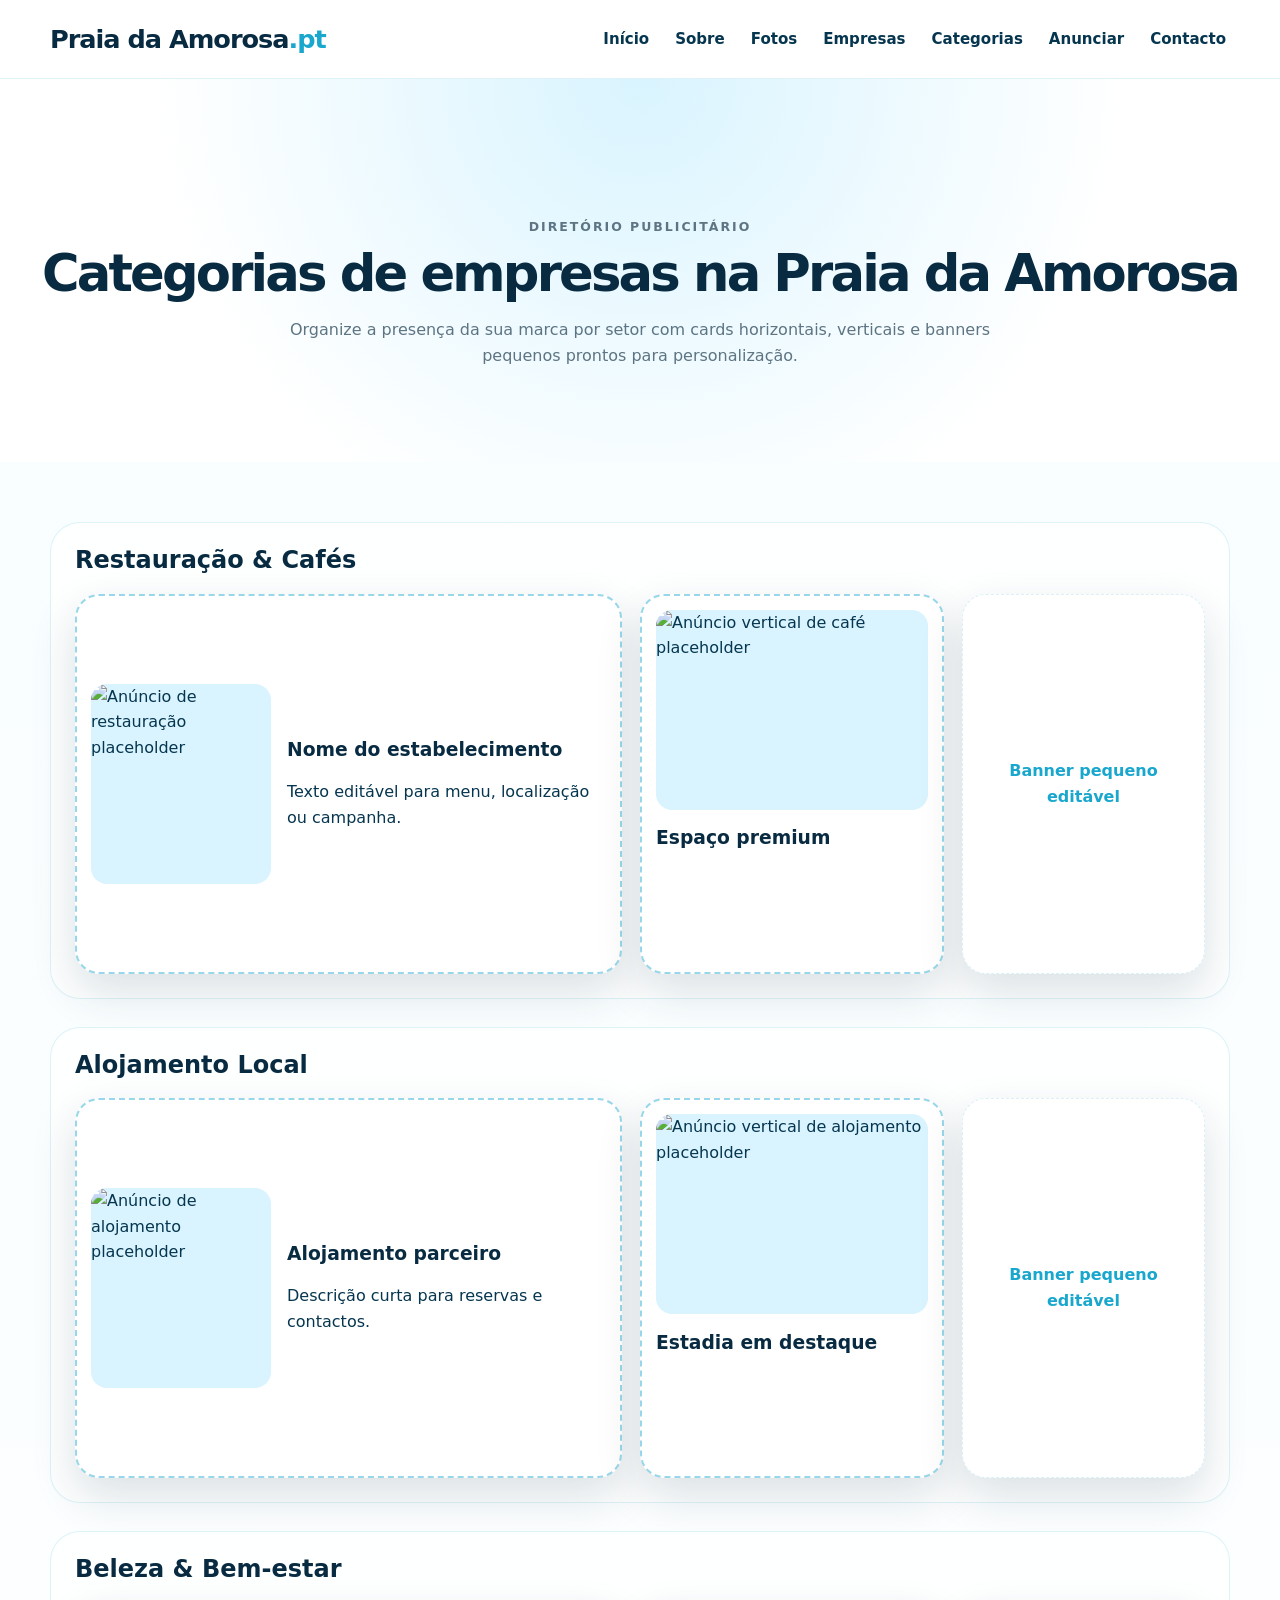
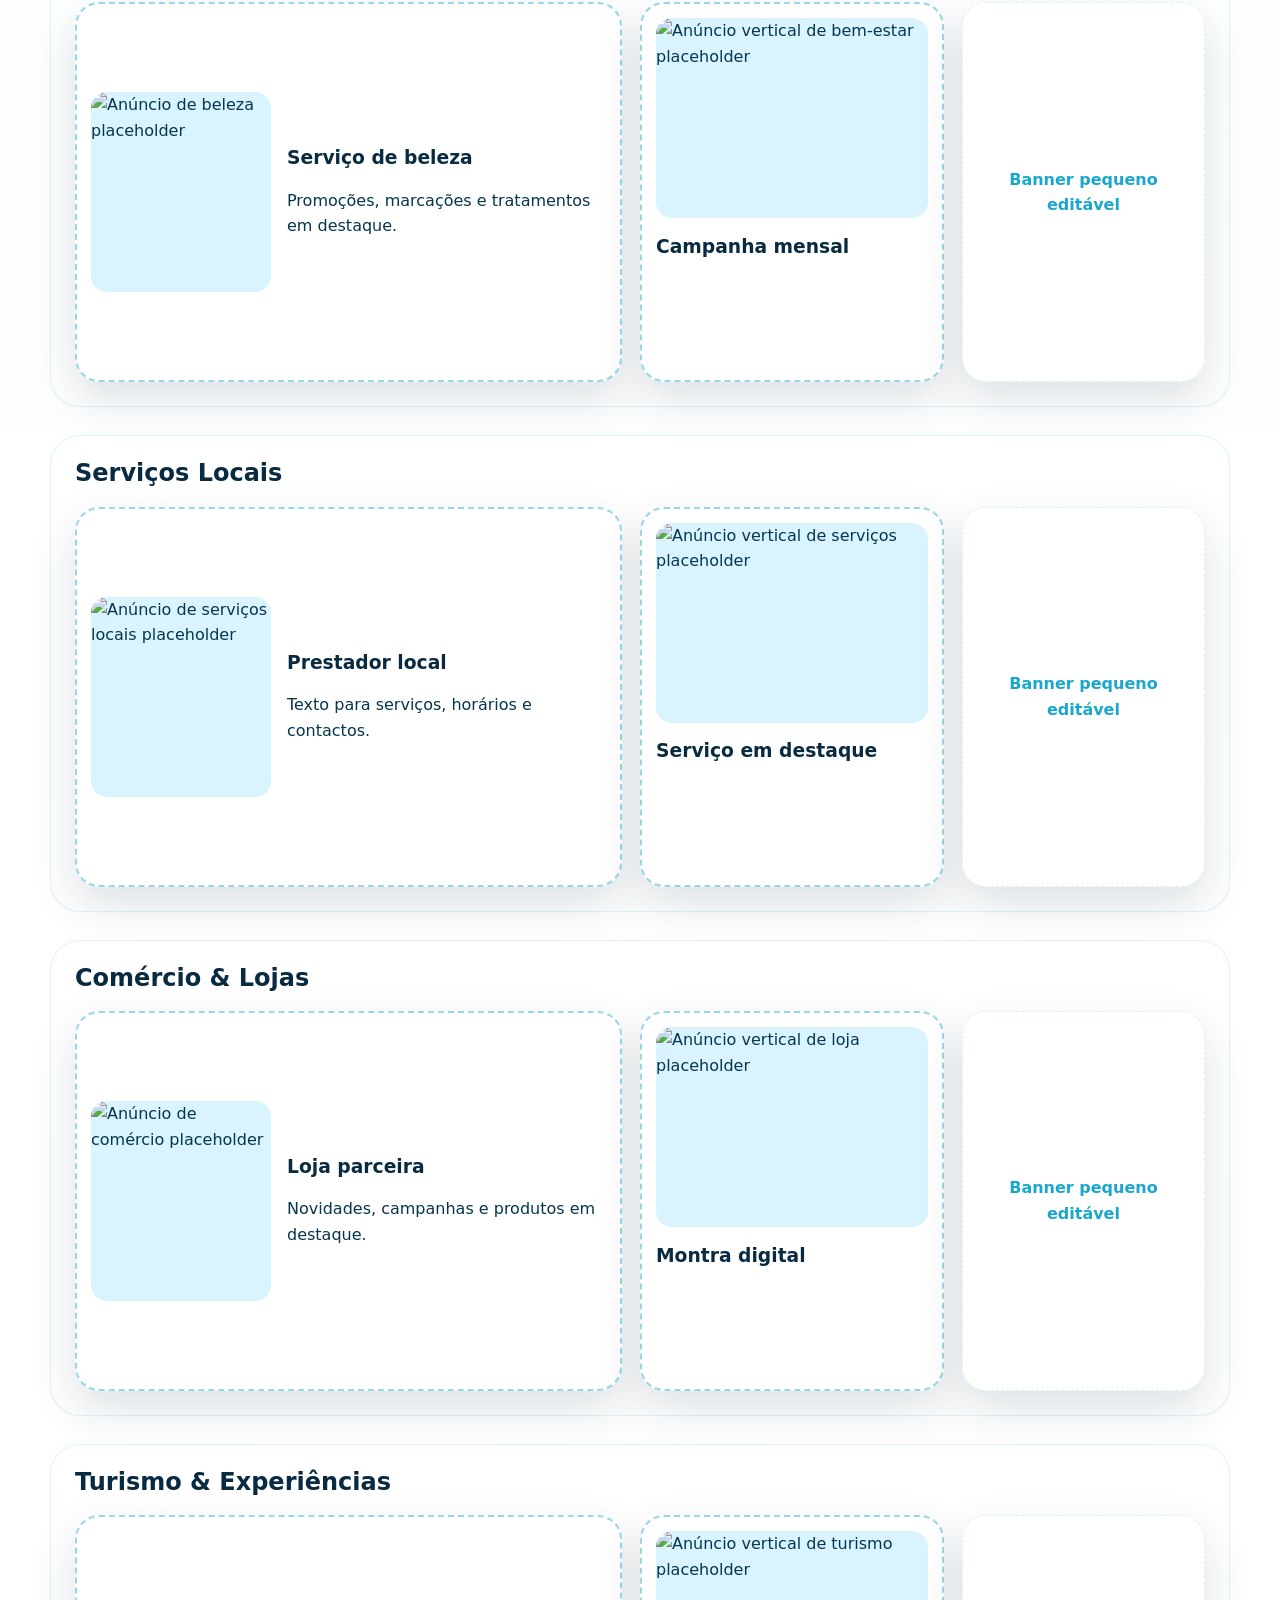
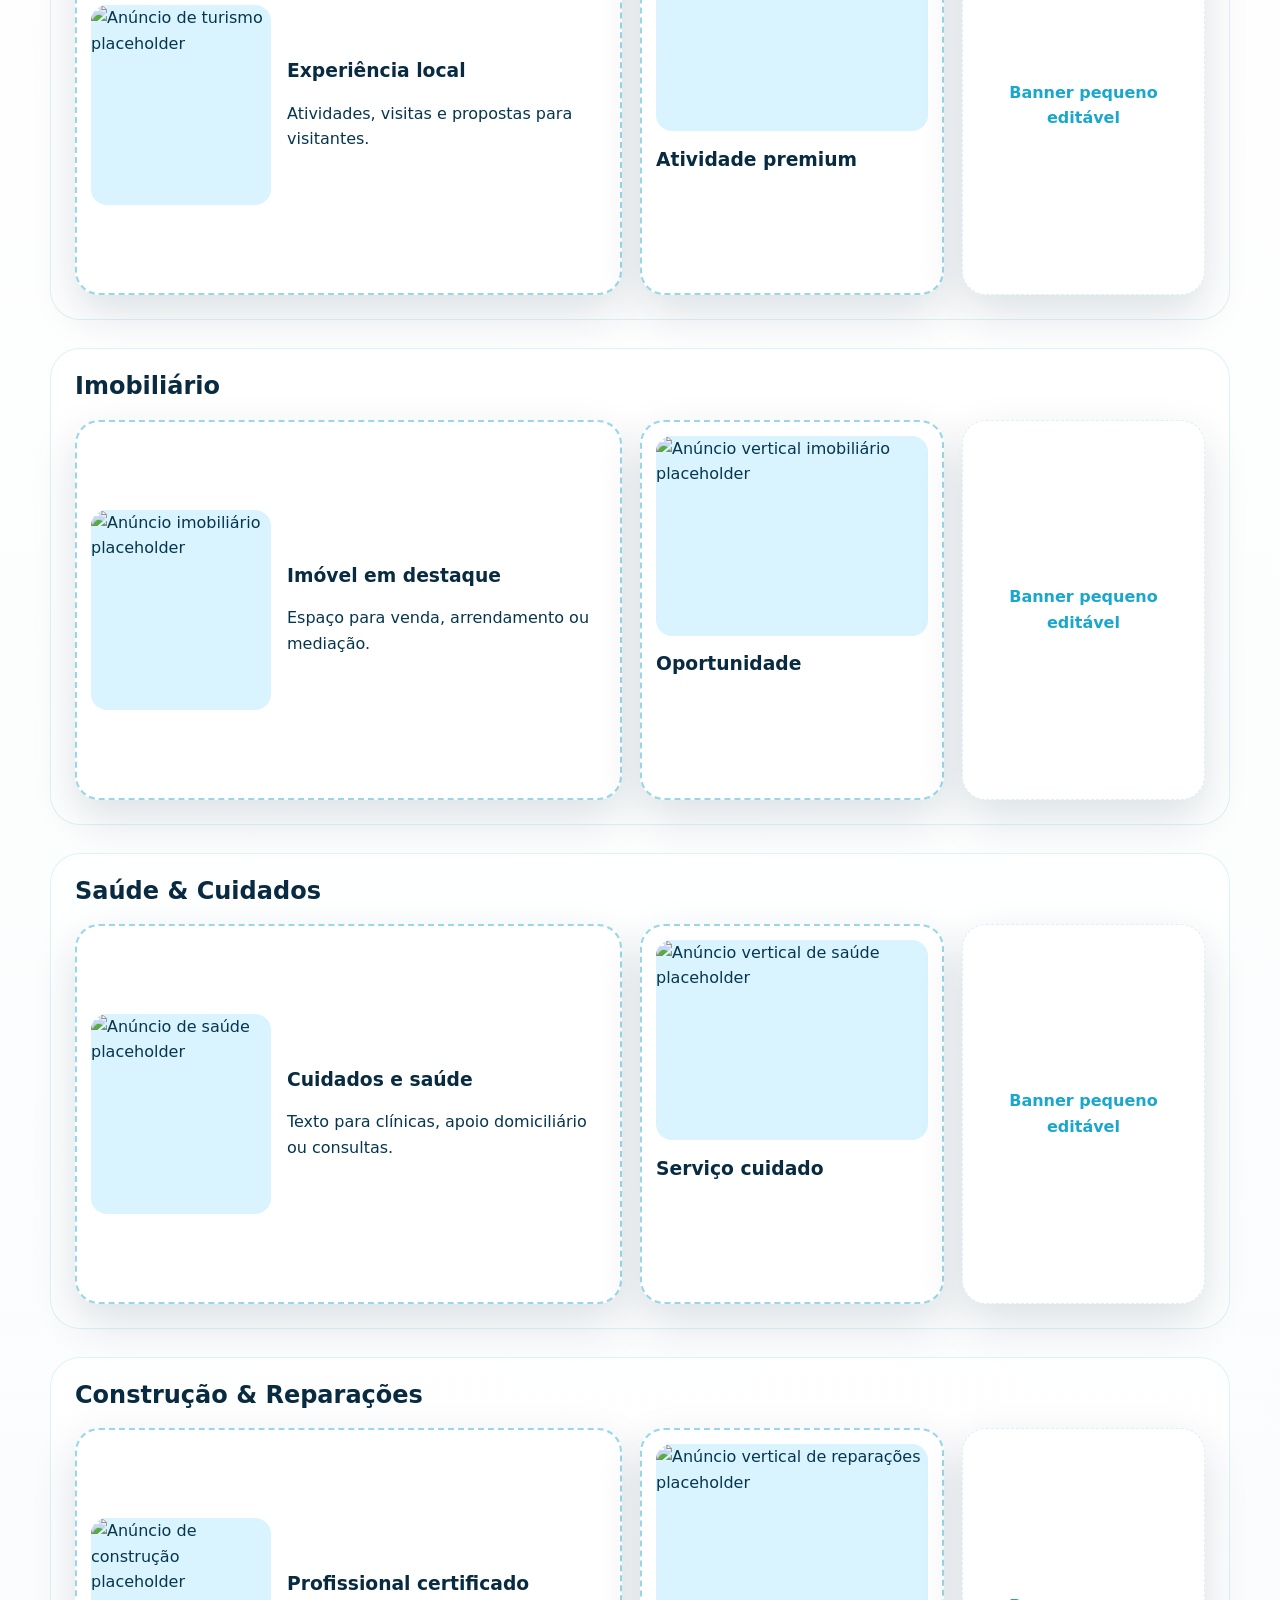
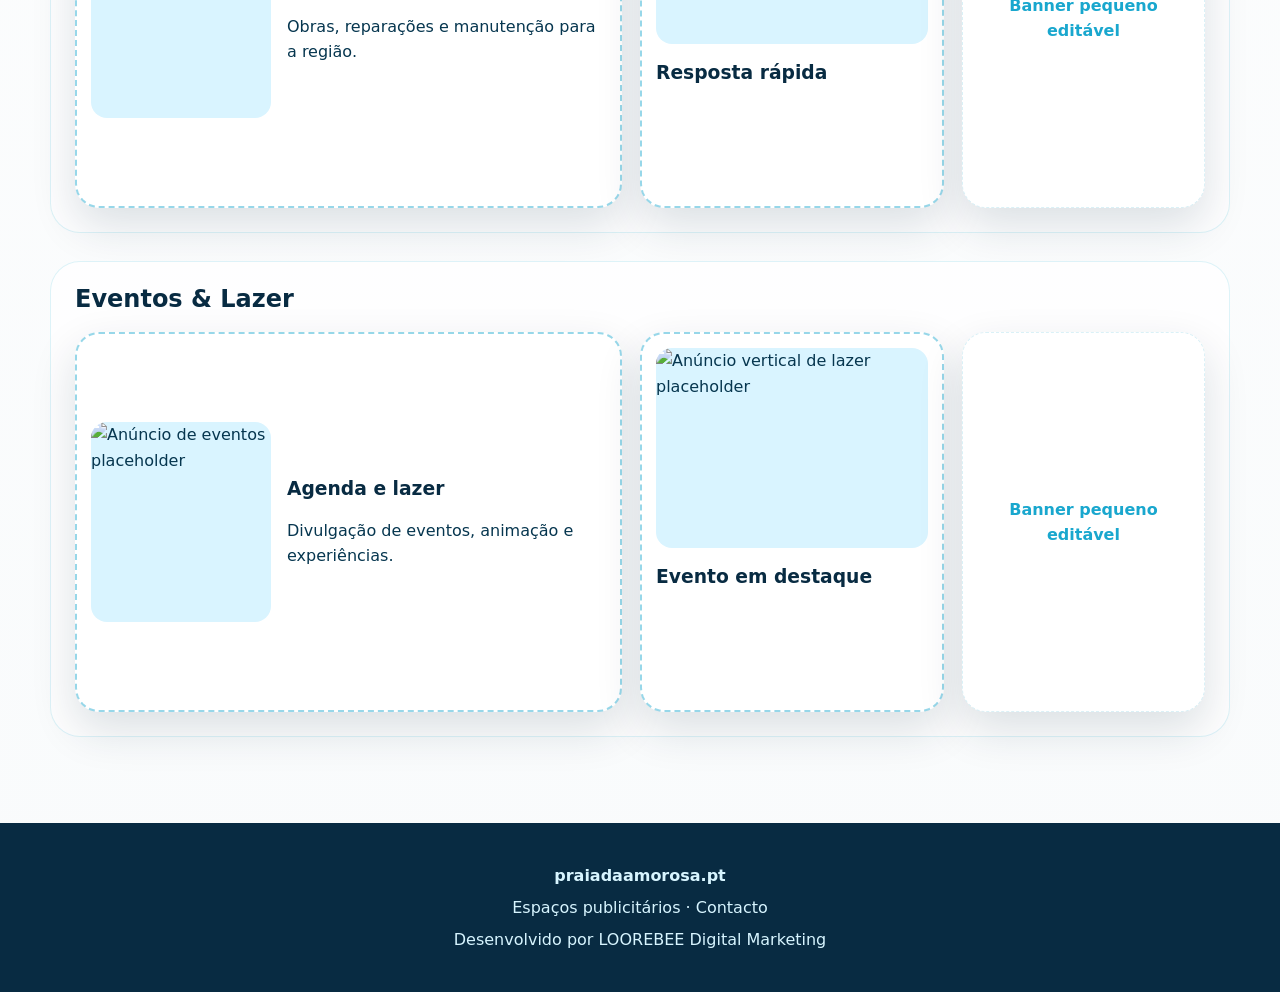
==== categorias.html @ a529d605 "Create Praia da Amorosa advertising portal" ====
<!DOCTYPE html>
<html lang="pt-PT">
<head>
  <meta charset="UTF-8">
  <meta name="viewport" content="width=device-width, initial-scale=1.0">
  <title>Categorias | Praia da Amorosa</title>
  <meta name="description" content="Categorias profissionais de empresas e anúncios locais na Praia da Amorosa: restauração, alojamento, serviços, turismo, imobiliário e mais.">
  <meta property="og:title" content="Categorias de Empresas | Praia da Amorosa">
  <meta property="og:description" content="Encontre espaços publicitários por categoria no portal local da Praia da Amorosa.">
  <meta property="og:type" content="website">
  <meta property="og:url" content="https://praiadaamorosa.pt/categorias.html">
  <meta property="og:image" content="https://praiadaamorosa.pt/assets/banner-2.jpg">
  <link rel="stylesheet" href="style.css">
</head>
<body>
  <header class="site-header">
    <nav class="navbar" aria-label="Navegação principal">
      <a class="logo" href="index.html">Praia da Amorosa</a>
      <button class="menu-toggle" type="button" aria-label="Abrir menu" aria-expanded="false"><span></span><span></span><span></span></button>
      <ul class="nav-menu">
        <li><a href="index.html#topo">Início</a></li>
        <li><a href="index.html#sobre">Sobre</a></li>
        <li><a href="index.html#fotos">Fotos</a></li>
        <li><a href="index.html#empresas">Empresas</a></li>
        <li><a href="categorias.html">Categorias</a></li>
        <li><a href="index.html#anunciar">Anunciar</a></li>
        <li><a href="index.html#contacto">Contacto</a></li>
      </ul>
    </nav>
  </header>

  <main>
    <section class="page-hero">
      <p class="eyebrow">Diretório publicitário</p>
      <h1>Categorias de empresas na Praia da Amorosa</h1>
      <p>Organize a presença da sua marca por setor com cards horizontais, verticais e banners pequenos prontos para personalização.</p>
    </section>

    <section class="section categories-wrapper" aria-label="Lista de categorias publicitárias">
      <div class="category-list">
        <article class="category-block"><h2>Restauração & Cafés</h2><div class="category-ads"><div class="category-ad ad-horizontal"><img src="assets/categoria-restauracao-1.jpg" alt="Anúncio de restauração placeholder"><div><h3>Nome do estabelecimento</h3><p>Texto editável para menu, localização ou campanha.</p></div></div><div class="category-ad ad-vertical"><img src="assets/categoria-restauracao-2.jpg" alt="Anúncio vertical de café placeholder"><h3>Espaço premium</h3></div><div class="category-ad small-banner">Banner pequeno editável</div></div></article>
        <article class="category-block"><h2>Alojamento Local</h2><div class="category-ads"><div class="category-ad ad-horizontal"><img src="assets/categoria-alojamento-1.jpg" alt="Anúncio de alojamento placeholder"><div><h3>Alojamento parceiro</h3><p>Descrição curta para reservas e contactos.</p></div></div><div class="category-ad ad-vertical"><img src="assets/categoria-alojamento-2.jpg" alt="Anúncio vertical de alojamento placeholder"><h3>Estadia em destaque</h3></div><div class="category-ad small-banner">Banner pequeno editável</div></div></article>
        <article class="category-block"><h2>Beleza & Bem-estar</h2><div class="category-ads"><div class="category-ad ad-horizontal"><img src="assets/categoria-beleza-1.jpg" alt="Anúncio de beleza placeholder"><div><h3>Serviço de beleza</h3><p>Promoções, marcações e tratamentos em destaque.</p></div></div><div class="category-ad ad-vertical"><img src="assets/categoria-beleza-2.jpg" alt="Anúncio vertical de bem-estar placeholder"><h3>Campanha mensal</h3></div><div class="category-ad small-banner">Banner pequeno editável</div></div></article>
        <article class="category-block"><h2>Serviços Locais</h2><div class="category-ads"><div class="category-ad ad-horizontal"><img src="assets/categoria-servicos-1.jpg" alt="Anúncio de serviços locais placeholder"><div><h3>Prestador local</h3><p>Texto para serviços, horários e contactos.</p></div></div><div class="category-ad ad-vertical"><img src="assets/categoria-servicos-2.jpg" alt="Anúncio vertical de serviços placeholder"><h3>Serviço em destaque</h3></div><div class="category-ad small-banner">Banner pequeno editável</div></div></article>
        <article class="category-block"><h2>Comércio & Lojas</h2><div class="category-ads"><div class="category-ad ad-horizontal"><img src="assets/categoria-comercio-1.jpg" alt="Anúncio de comércio placeholder"><div><h3>Loja parceira</h3><p>Novidades, campanhas e produtos em destaque.</p></div></div><div class="category-ad ad-vertical"><img src="assets/categoria-comercio-2.jpg" alt="Anúncio vertical de loja placeholder"><h3>Montra digital</h3></div><div class="category-ad small-banner">Banner pequeno editável</div></div></article>
        <article class="category-block"><h2>Turismo & Experiências</h2><div class="category-ads"><div class="category-ad ad-horizontal"><img src="assets/categoria-turismo-1.jpg" alt="Anúncio de turismo placeholder"><div><h3>Experiência local</h3><p>Atividades, visitas e propostas para visitantes.</p></div></div><div class="category-ad ad-vertical"><img src="assets/categoria-turismo-2.jpg" alt="Anúncio vertical de turismo placeholder"><h3>Atividade premium</h3></div><div class="category-ad small-banner">Banner pequeno editável</div></div></article>
        <article class="category-block"><h2>Imobiliário</h2><div class="category-ads"><div class="category-ad ad-horizontal"><img src="assets/categoria-imobiliario-1.jpg" alt="Anúncio imobiliário placeholder"><div><h3>Imóvel em destaque</h3><p>Espaço para venda, arrendamento ou mediação.</p></div></div><div class="category-ad ad-vertical"><img src="assets/categoria-imobiliario-2.jpg" alt="Anúncio vertical imobiliário placeholder"><h3>Oportunidade</h3></div><div class="category-ad small-banner">Banner pequeno editável</div></div></article>
        <article class="category-block"><h2>Saúde & Cuidados</h2><div class="category-ads"><div class="category-ad ad-horizontal"><img src="assets/categoria-saude-1.jpg" alt="Anúncio de saúde placeholder"><div><h3>Cuidados e saúde</h3><p>Texto para clínicas, apoio domiciliário ou consultas.</p></div></div><div class="category-ad ad-vertical"><img src="assets/categoria-saude-2.jpg" alt="Anúncio vertical de saúde placeholder"><h3>Serviço cuidado</h3></div><div class="category-ad small-banner">Banner pequeno editável</div></div></article>
        <article class="category-block"><h2>Construção & Reparações</h2><div class="category-ads"><div class="category-ad ad-horizontal"><img src="assets/categoria-construcao-1.jpg" alt="Anúncio de construção placeholder"><div><h3>Profissional certificado</h3><p>Obras, reparações e manutenção para a região.</p></div></div><div class="category-ad ad-vertical"><img src="assets/categoria-construcao-2.jpg" alt="Anúncio vertical de reparações placeholder"><h3>Resposta rápida</h3></div><div class="category-ad small-banner">Banner pequeno editável</div></div></article>
        <article class="category-block"><h2>Eventos & Lazer</h2><div class="category-ads"><div class="category-ad ad-horizontal"><img src="assets/categoria-eventos-1.jpg" alt="Anúncio de eventos placeholder"><div><h3>Agenda e lazer</h3><p>Divulgação de eventos, animação e experiências.</p></div></div><div class="category-ad ad-vertical"><img src="assets/categoria-eventos-2.jpg" alt="Anúncio vertical de lazer placeholder"><h3>Evento em destaque</h3></div><div class="category-ad small-banner">Banner pequeno editável</div></div></article>
      </div>
    </section>
  </main>

  <footer class="site-footer">
    <p><strong>praiadaamorosa.pt</strong></p>
    <p>Espaços publicitários · Contacto</p>
    <p>Desenvolvido por LOOREBEE Digital Marketing</p>
  </footer>
  <script src="script.js"></script>
</body>
</html>
---- style.css ----
:root {
  --white: #ffffff;
  --sand: #fff8e8;
  --sky: #d9f4ff;
  --sea: #19a7ce;
  --deep: #06364f;
  --navy: #082b42;
  --gold: #f7c948;
  --muted: #5d7482;
  --shadow: 0 18px 45px rgba(8, 43, 66, 0.14);
  --radius: 24px;
}

* { box-sizing: border-box; }
html { scroll-behavior: smooth; }
body {
  margin: 0;
  font-family: Inter, ui-sans-serif, system-ui, -apple-system, BlinkMacSystemFont, "Segoe UI", sans-serif;
  color: var(--deep);
  background: linear-gradient(180deg, #f7fdff 0%, var(--white) 45%, #f9fbfc 100%);
  line-height: 1.6;
}
img { max-width: 100%; display: block; object-fit: cover; }
a { color: inherit; text-decoration: none; }

.site-header {
  position: sticky;
  top: 0;
  z-index: 50;
  background: rgba(255, 255, 255, 0.9);
  backdrop-filter: blur(16px);
  border-bottom: 1px solid rgba(25, 167, 206, 0.14);
}
.navbar {
  width: min(1180px, calc(100% - 32px));
  margin: 0 auto;
  min-height: 78px;
  display: flex;
  align-items: center;
  justify-content: space-between;
  gap: 24px;
}
.logo {
  font-weight: 900;
  font-size: clamp(1.25rem, 2vw, 1.65rem);
  letter-spacing: -0.04em;
  color: var(--navy);
}
.logo::after { content: ".pt"; color: var(--sea); }
.nav-menu { display: flex; align-items: center; gap: 18px; margin: 0; padding: 0; list-style: none; font-weight: 700; font-size: 0.94rem; }
.nav-menu a { padding: 10px 4px; color: var(--deep); }
.nav-menu a:hover { color: var(--sea); }
.menu-toggle { display: none; border: 0; background: var(--sky); border-radius: 14px; padding: 10px; cursor: pointer; }
.menu-toggle span { display: block; width: 24px; height: 3px; margin: 4px; background: var(--deep); border-radius: 4px; }

.hero-slider { position: relative; height: min(720px, calc(100vh - 78px)); min-height: 560px; overflow: hidden; background: var(--navy); }
.slide { position: absolute; inset: 0; opacity: 0; transition: opacity 650ms ease; }
.slide.active { opacity: 1; z-index: 1; }
.slide img { width: 100%; height: 100%; filter: saturate(1.04); }
.slide::after { content: ""; position: absolute; inset: 0; background: linear-gradient(90deg, rgba(6, 54, 79, 0.84), rgba(6, 54, 79, 0.42), rgba(6, 54, 79, 0.14)); }
.slide-content { position: absolute; z-index: 2; top: 50%; left: max(24px, calc((100vw - 1180px) / 2)); transform: translateY(-50%); width: min(660px, calc(100% - 48px)); color: var(--white); }
.slide-content h1, .slide-content h2 { font-size: clamp(2.5rem, 6vw, 5.5rem); line-height: 0.95; letter-spacing: -0.07em; margin: 8px 0 20px; }
.slide-content p:not(.eyebrow) { font-size: clamp(1.05rem, 2vw, 1.35rem); color: #e8f8ff; max-width: 560px; }
.eyebrow { margin: 0 0 8px; color: var(--gold); text-transform: uppercase; letter-spacing: 0.16em; font-size: 0.78rem; font-weight: 900; }
.btn { display: inline-flex; align-items: center; justify-content: center; border-radius: 999px; font-weight: 900; transition: transform 180ms ease, box-shadow 180ms ease; }
.btn:hover { transform: translateY(-2px); }
.btn-primary { margin-top: 18px; padding: 14px 24px; background: var(--gold); color: var(--navy); box-shadow: 0 12px 30px rgba(247, 201, 72, 0.28); }
.btn-small { margin-top: 8px; padding: 9px 15px; background: var(--sky); color: var(--deep); font-size: 0.9rem; }
.slider-btn { position: absolute; top: 50%; z-index: 3; transform: translateY(-50%); width: 46px; height: 46px; border: 0; border-radius: 50%; background: rgba(255,255,255,0.86); color: var(--deep); font-size: 1.4rem; cursor: pointer; }
.prev { left: 18px; } .next { right: 18px; }
.slider-dots { position: absolute; z-index: 3; left: 50%; bottom: 28px; transform: translateX(-50%); display: flex; gap: 10px; }
.slider-dots button { width: 12px; height: 12px; border-radius: 50%; border: 2px solid var(--white); background: transparent; cursor: pointer; }
.slider-dots button.active { background: var(--gold); border-color: var(--gold); }

.section { width: min(1180px, calc(100% - 32px)); margin: 0 auto; padding: 86px 0; }
.section-heading { max-width: 760px; margin: 0 auto 38px; text-align: center; }
h1, h2, h3 { color: var(--navy); line-height: 1.1; }
.section-heading h2, .about-card h2, .cta-section h2, .page-hero h1 { margin: 0 0 14px; font-size: clamp(2rem, 4vw, 3.6rem); letter-spacing: -0.055em; }
.section-heading p, .about-card p, .page-hero p { color: var(--muted); }
.ad-grid { display: grid; grid-template-columns: repeat(4, 1fr); gap: 22px; }
.ad-card, .category-ad { background: var(--white); border: 1px solid rgba(25, 167, 206, 0.16); border-radius: var(--radius); overflow: hidden; box-shadow: var(--shadow); }
.ad-card img { width: 100%; height: 168px; background: linear-gradient(135deg, var(--sky), #eefbff); }
.ad-card div { padding: 18px; }
.ad-card h3 { margin: 0 0 4px; }
.ad-card p { margin: 0; color: var(--muted); }
.premium-ad { border: 2px solid var(--gold); position: relative; }
.premium-ad::before { content: "Premium"; position: absolute; top: 14px; right: 14px; z-index: 2; background: var(--gold); color: var(--navy); padding: 5px 10px; border-radius: 999px; font-weight: 900; font-size: 0.76rem; }
.section-blue { width: 100%; max-width: none; background: linear-gradient(135deg, #e8f9ff, #ffffff); padding-left: max(16px, calc((100vw - 1180px) / 2)); padding-right: max(16px, calc((100vw - 1180px) / 2)); }
.ad-formats { display: grid; grid-template-columns: 1.3fr 1fr 0.75fr; gap: 24px; align-items: stretch; }
.ad-banner-large, .ad-horizontal, .ad-vertical { border: 2px dashed rgba(25, 167, 206, 0.45); border-radius: var(--radius); background: var(--white); padding: 16px; box-shadow: var(--shadow); min-height: 260px; }
.ad-banner-large span, .ad-horizontal span, .ad-vertical span { display: inline-block; margin-bottom: 12px; font-weight: 900; color: var(--sea); }
.ad-banner-large img, .ad-horizontal img, .ad-vertical img { width: 100%; height: calc(100% - 38px); min-height: 200px; border-radius: 16px; background: var(--sky); }
.ad-vertical { min-height: 380px; }
.about-section { display: grid; place-items: center; }
.about-card { max-width: 880px; padding: clamp(28px, 5vw, 58px); background: var(--sand); border-radius: 32px; box-shadow: var(--shadow); border: 1px solid rgba(247, 201, 72, 0.35); }
.photo-grid { display: grid; grid-template-columns: repeat(3, 1fr); gap: 18px; }
.photo-grid img { width: 100%; height: 250px; border-radius: 22px; background: var(--sky); box-shadow: var(--shadow); }
.cta-section { text-align: center; padding: 86px 20px; background: linear-gradient(135deg, var(--navy), #0b5f80); color: var(--white); }
.cta-section h2 { color: var(--white); }
.cta-section p { color: #d7f5ff; }
.site-footer { padding: 34px 20px; text-align: center; color: #d7f5ff; background: var(--navy); }
.site-footer p { margin: 6px 0; }

.page-hero { padding: 138px 20px 78px; text-align: center; background: radial-gradient(circle at top, var(--sky), #ffffff 65%); }
.page-hero p { max-width: 740px; margin-left: auto; margin-right: auto; }
.categories-wrapper { padding-top: 60px; }
.category-list { display: grid; gap: 28px; }
.category-block { padding: 24px; border-radius: 30px; background: rgba(255,255,255,0.75); border: 1px solid rgba(25, 167, 206, 0.14); }
.category-block h2 { margin-top: 0; }
.category-ads { display: grid; grid-template-columns: 1.35fr 0.75fr 0.6fr; gap: 18px; }
.category-ad { padding: 14px; }
.category-ad.ad-horizontal { display: grid; grid-template-columns: 180px 1fr; gap: 16px; align-items: center; min-height: 150px; }
.category-ad.ad-horizontal img { width: 100%; height: 122px; border-radius: 16px; background: var(--sky); }
.category-ad.ad-vertical img { width: 100%; height: 190px; border-radius: 16px; background: var(--sky); }
.small-banner { display: grid; place-items: center; min-height: 150px; border-style: dashed; color: var(--sea); font-weight: 900; text-align: center; }

@media (max-width: 960px) {
  .menu-toggle { display: block; }
  .nav-menu { position: absolute; top: 78px; left: 16px; right: 16px; display: none; flex-direction: column; align-items: stretch; gap: 4px; padding: 18px; background: var(--white); border-radius: 22px; box-shadow: var(--shadow); }
  .nav-menu.open { display: flex; }
  .ad-grid, .photo-grid { grid-template-columns: repeat(2, 1fr); }
  .ad-formats, .category-ads { grid-template-columns: 1fr; }
  .category-ad.ad-horizontal { grid-template-columns: 1fr; }
}
@media (max-width: 620px) {
  .hero-slider { min-height: 620px; }
  .slider-btn { top: auto; bottom: 24px; }
  .prev { left: 20px; } .next { right: 20px; }
  .slider-dots { bottom: 86px; }
  .ad-grid, .photo-grid { grid-template-columns: 1fr; }
  .section { padding: 62px 0; }
  .photo-grid img { height: 220px; }
}
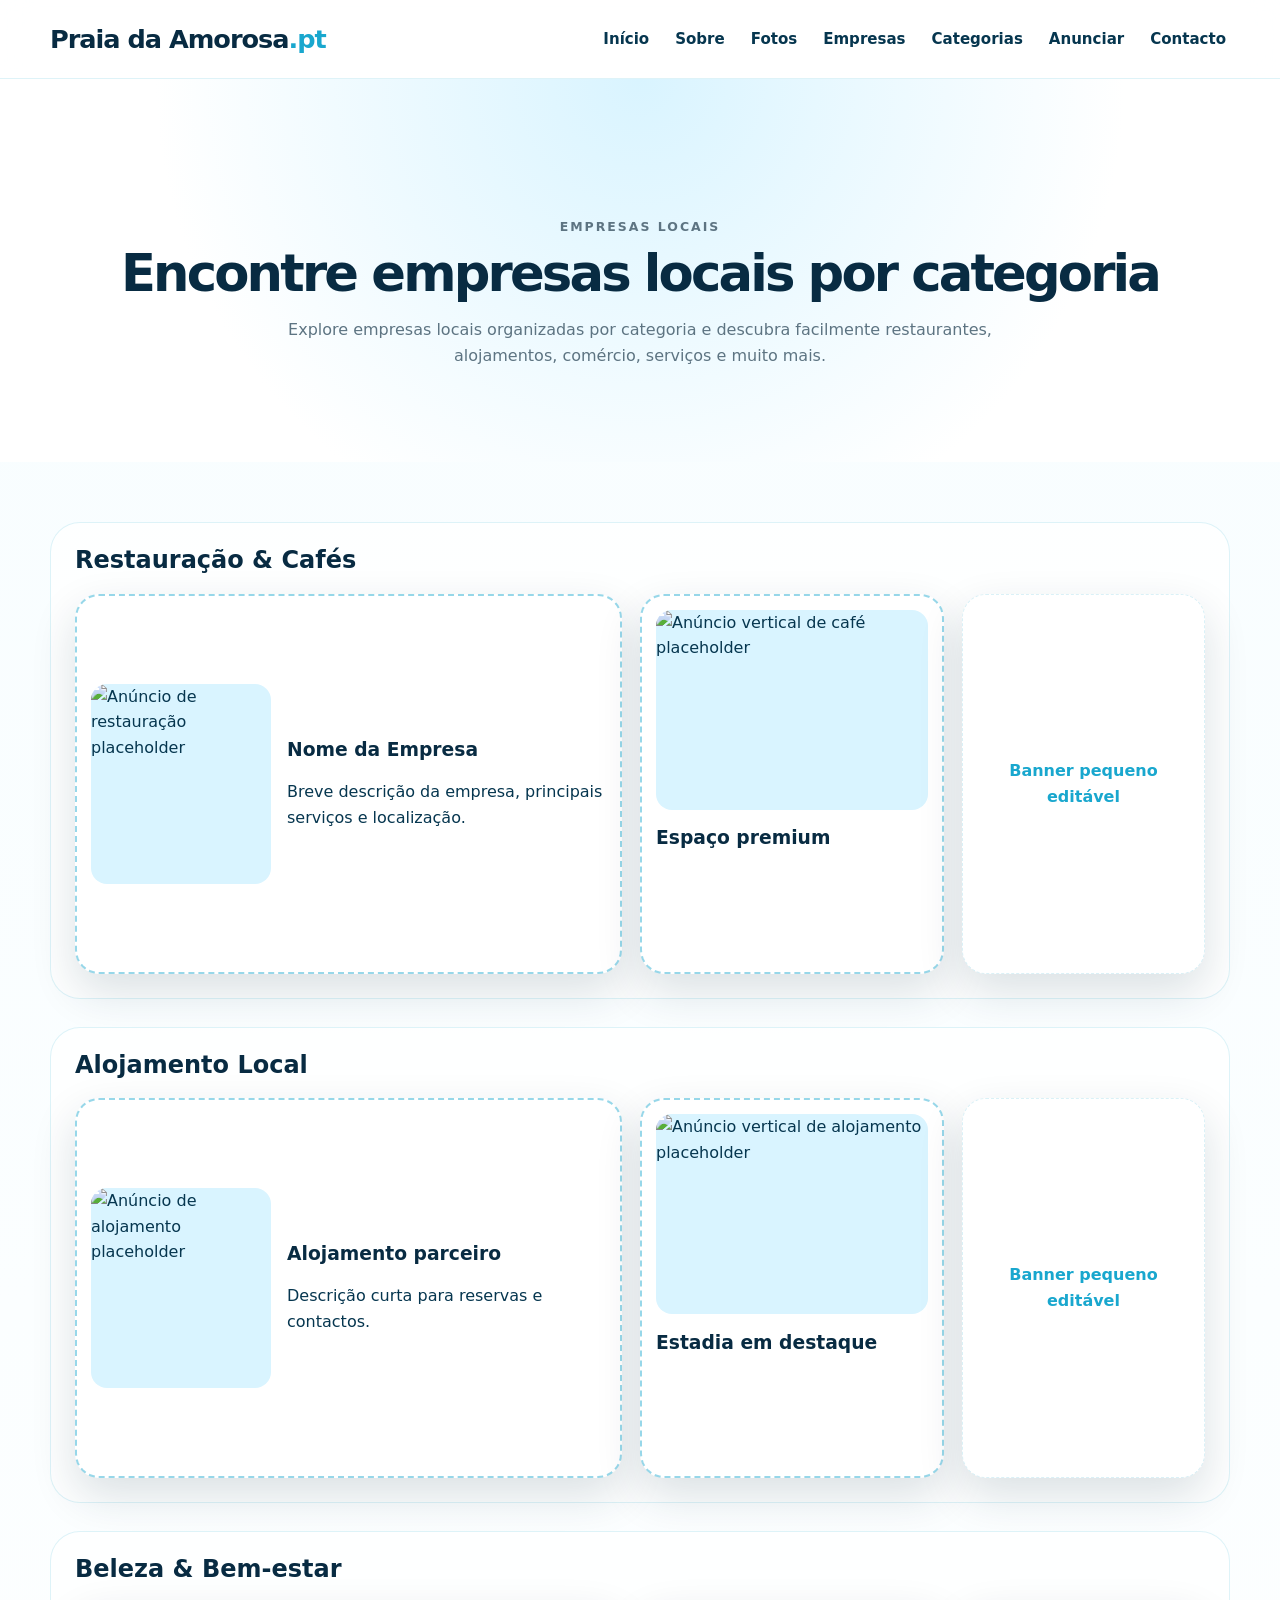
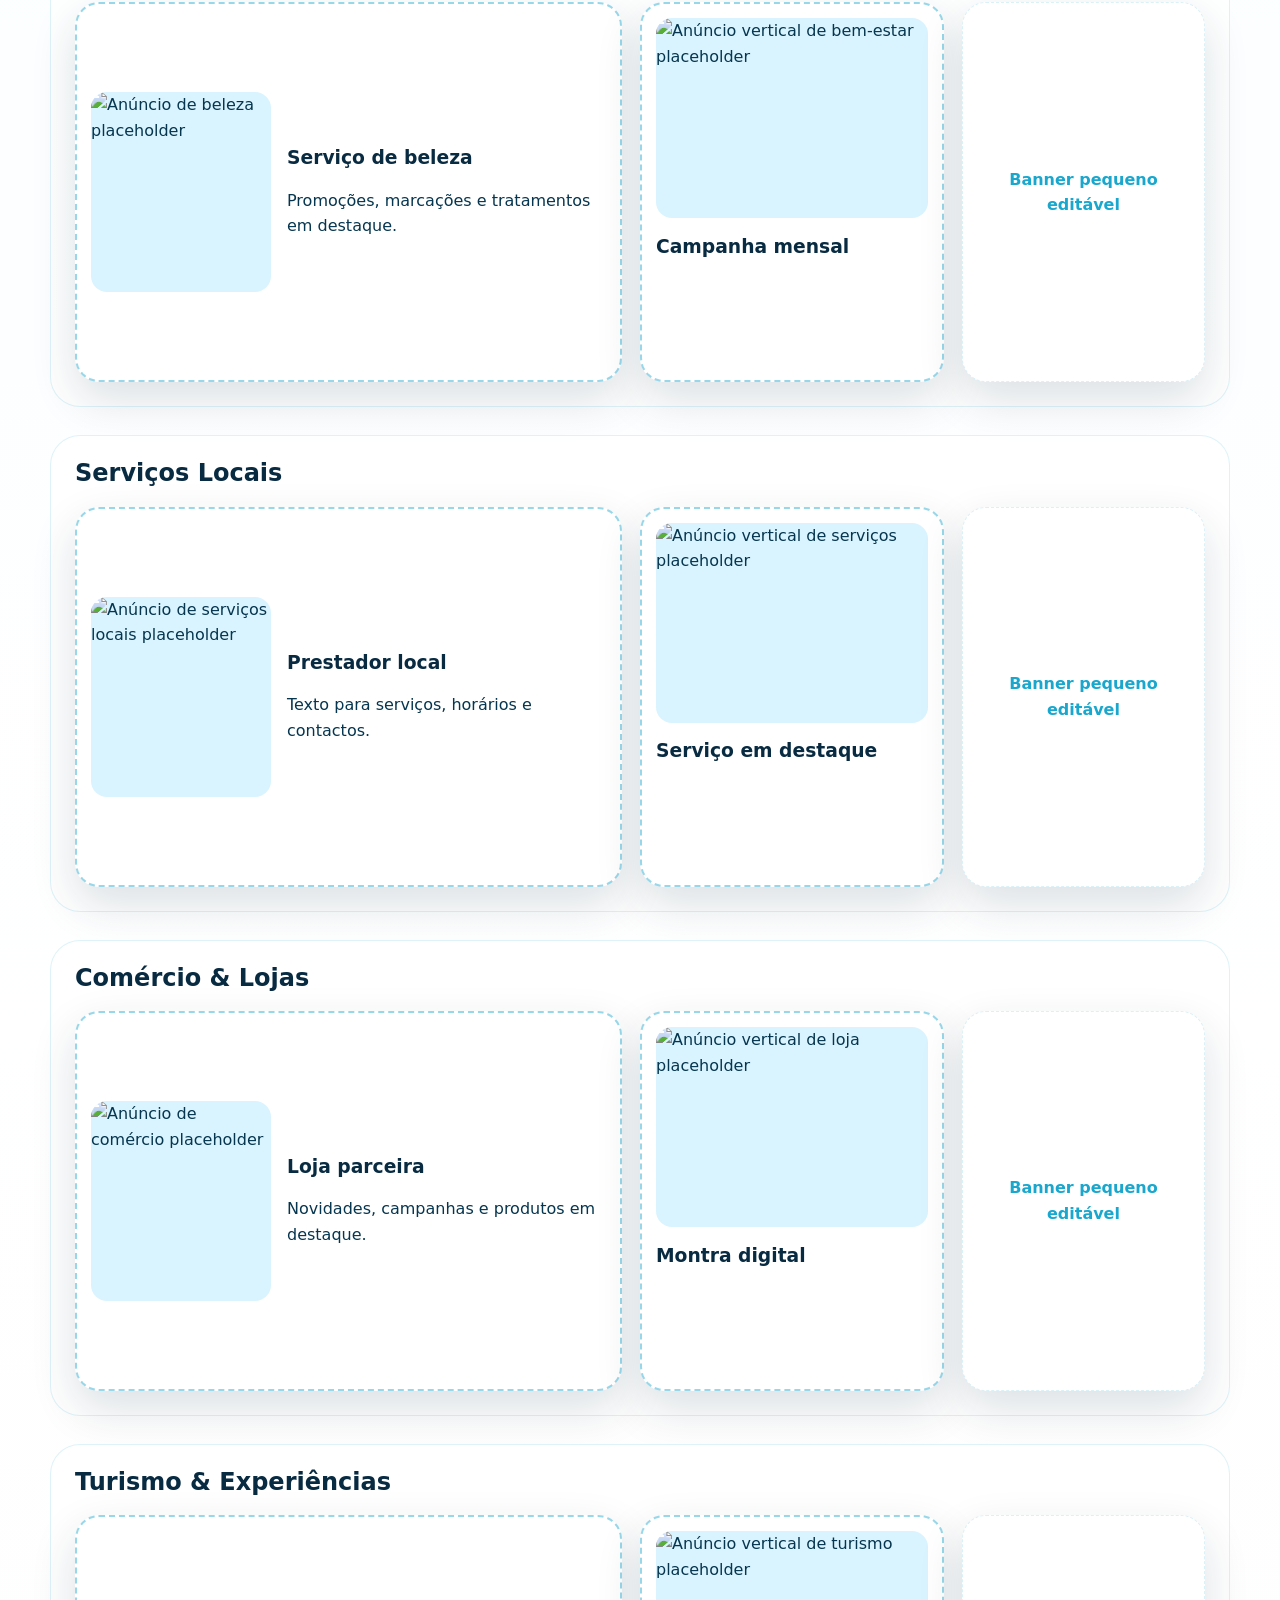
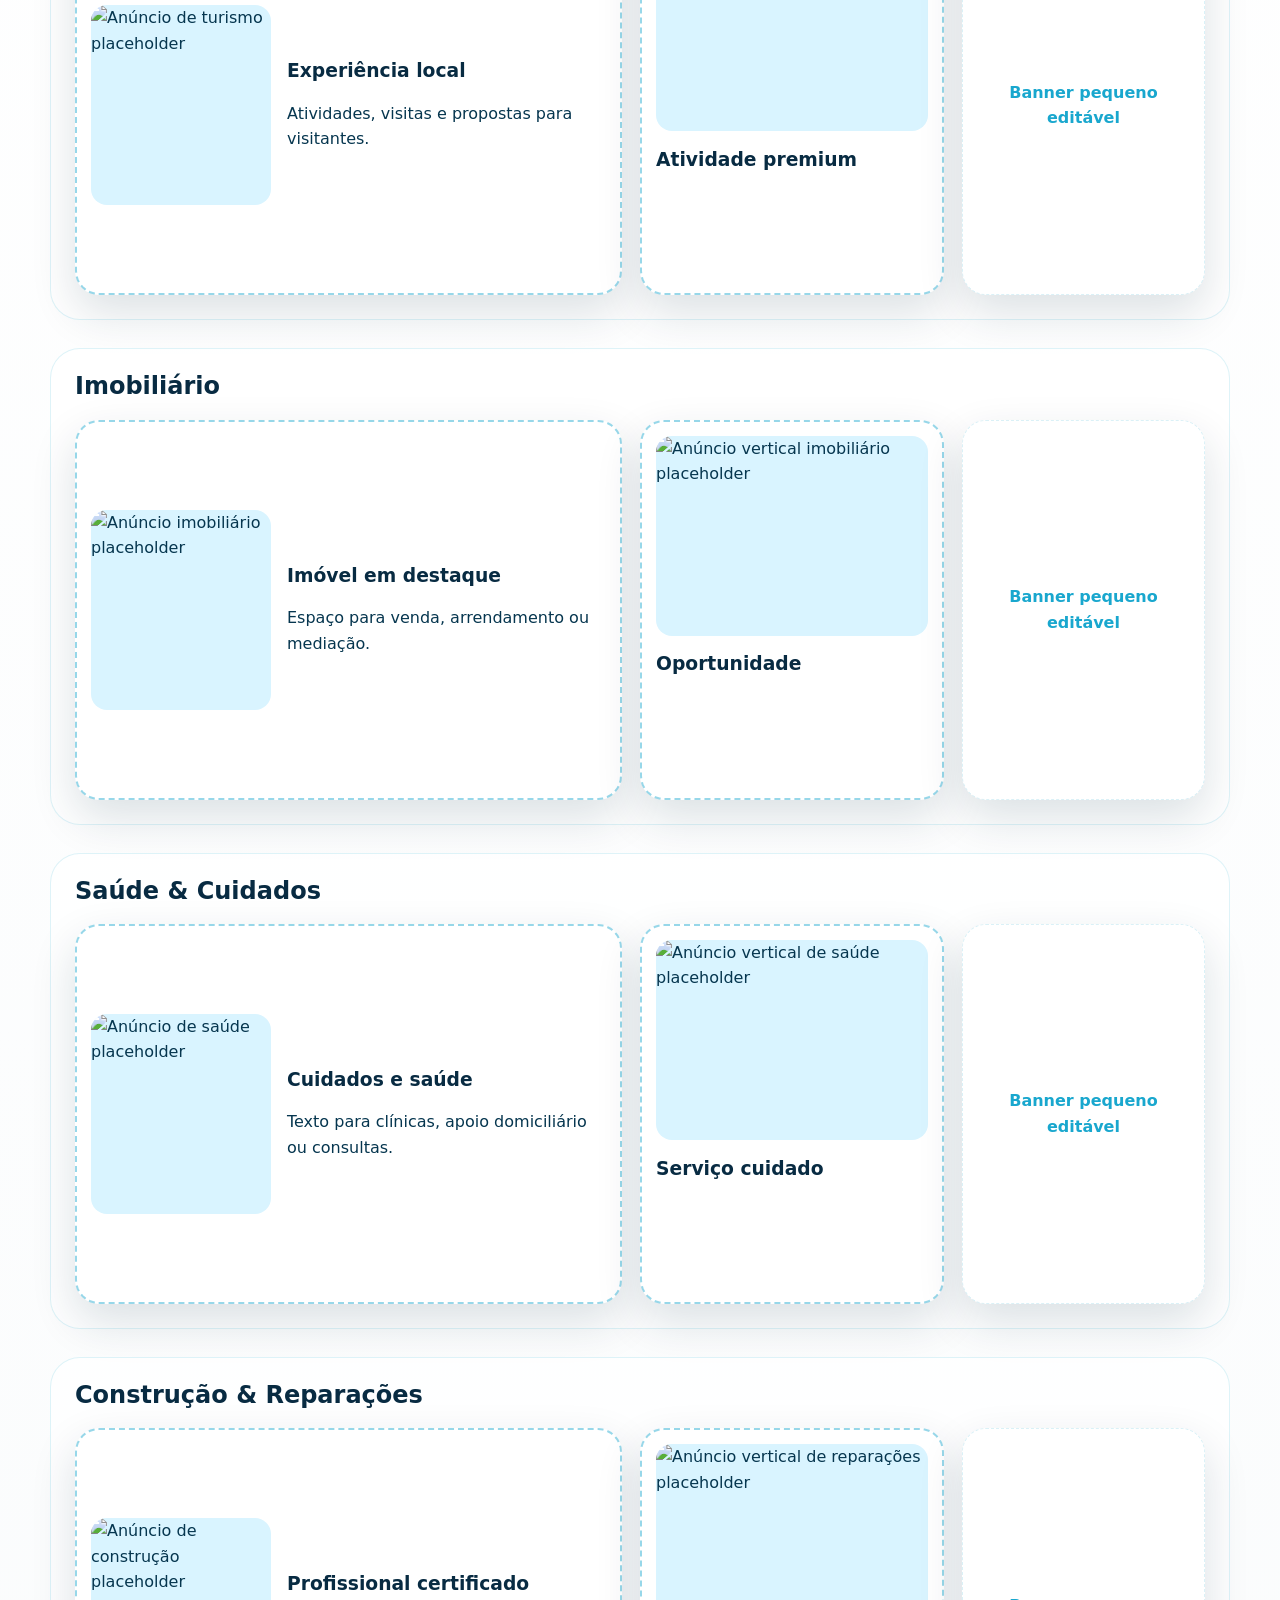
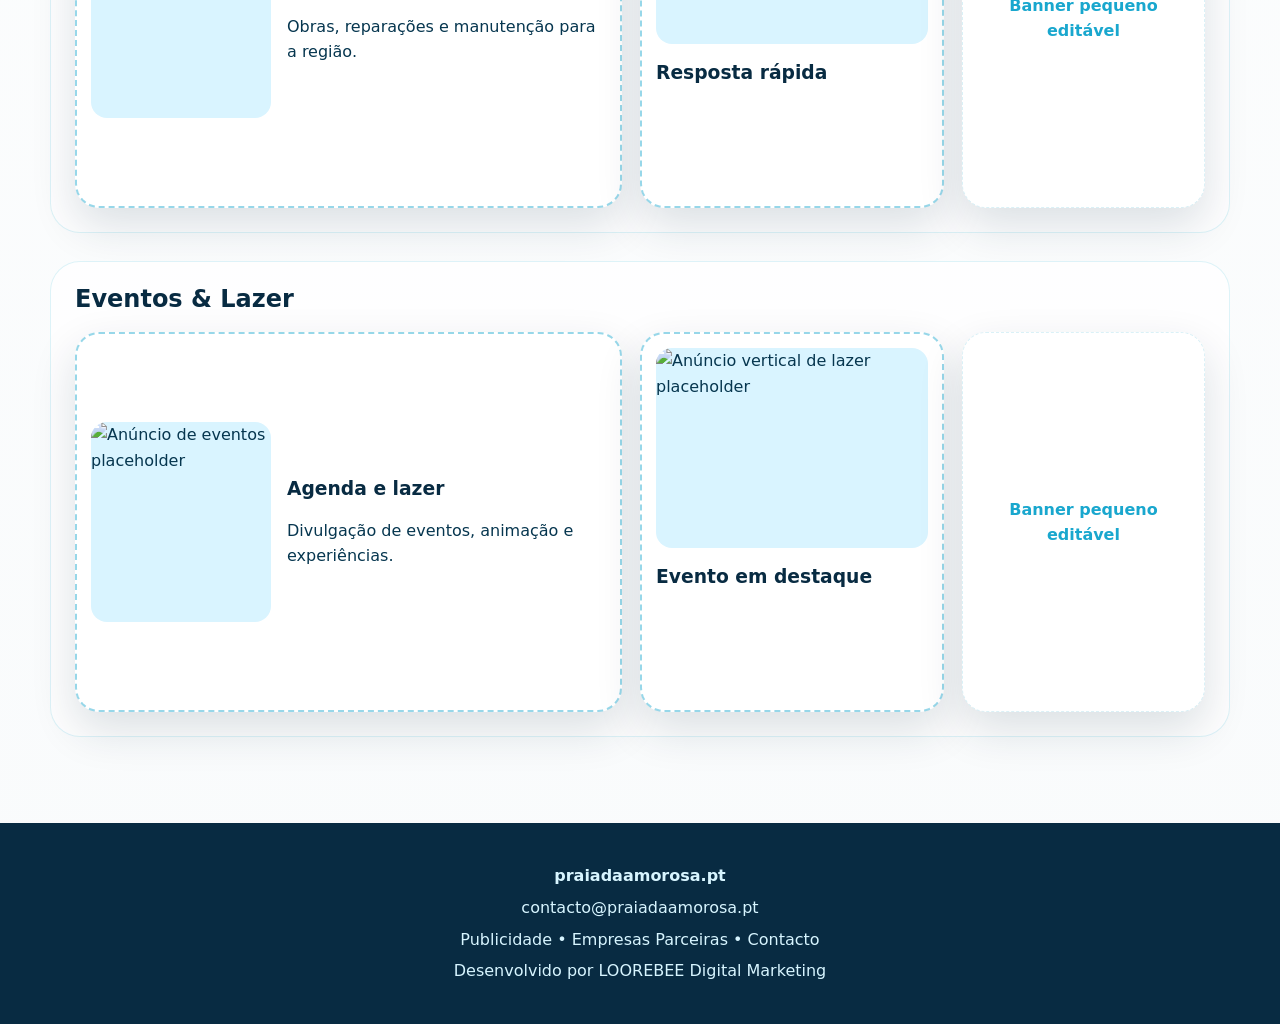
==== commit 3b0ed0dc: "Update categorias.html" ====
--- a/categorias.html
+++ b/categorias.html
@@ -31,14 +31,14 @@
 
   <main>
     <section class="page-hero">
-      <p class="eyebrow">Diretório publicitário</p>
-      <h1>Categorias de empresas na Praia da Amorosa</h1>
-      <p>Organize a presença da sua marca por setor com cards horizontais, verticais e banners pequenos prontos para personalização.</p>
+      <p class="eyebrow">Empresas Locais</p>
+      <h1>Encontre empresas locais por categoria</h1>
+      <p>Explore empresas locais organizadas por categoria e descubra facilmente restaurantes, alojamentos, comércio, serviços e muito mais.</p>
     </section>
 
     <section class="section categories-wrapper" aria-label="Lista de categorias publicitárias">
       <div class="category-list">
-        <article class="category-block"><h2>Restauração & Cafés</h2><div class="category-ads"><div class="category-ad ad-horizontal"><img src="assets/categoria-restauracao-1.jpg" alt="Anúncio de restauração placeholder"><div><h3>Nome do estabelecimento</h3><p>Texto editável para menu, localização ou campanha.</p></div></div><div class="category-ad ad-vertical"><img src="assets/categoria-restauracao-2.jpg" alt="Anúncio vertical de café placeholder"><h3>Espaço premium</h3></div><div class="category-ad small-banner">Banner pequeno editável</div></div></article>
+        <article class="category-block"><h2>Restauração & Cafés</h2><div class="category-ads"><div class="category-ad ad-horizontal"><img src="assets/categoria-restauracao-1.jpg" alt="Anúncio de restauração placeholder"><div><h3>Nome da Empresa</h3><p>Breve descrição da empresa, principais serviços e localização.</p></div></div><div class="category-ad ad-vertical"><img src="assets/categoria-restauracao-2.jpg" alt="Anúncio vertical de café placeholder"><h3>Espaço premium</h3></div><div class="category-ad small-banner">Banner pequeno editável</div></div></article>
         <article class="category-block"><h2>Alojamento Local</h2><div class="category-ads"><div class="category-ad ad-horizontal"><img src="assets/categoria-alojamento-1.jpg" alt="Anúncio de alojamento placeholder"><div><h3>Alojamento parceiro</h3><p>Descrição curta para reservas e contactos.</p></div></div><div class="category-ad ad-vertical"><img src="assets/categoria-alojamento-2.jpg" alt="Anúncio vertical de alojamento placeholder"><h3>Estadia em destaque</h3></div><div class="category-ad small-banner">Banner pequeno editável</div></div></article>
         <article class="category-block"><h2>Beleza & Bem-estar</h2><div class="category-ads"><div class="category-ad ad-horizontal"><img src="assets/categoria-beleza-1.jpg" alt="Anúncio de beleza placeholder"><div><h3>Serviço de beleza</h3><p>Promoções, marcações e tratamentos em destaque.</p></div></div><div class="category-ad ad-vertical"><img src="assets/categoria-beleza-2.jpg" alt="Anúncio vertical de bem-estar placeholder"><h3>Campanha mensal</h3></div><div class="category-ad small-banner">Banner pequeno editável</div></div></article>
         <article class="category-block"><h2>Serviços Locais</h2><div class="category-ads"><div class="category-ad ad-horizontal"><img src="assets/categoria-servicos-1.jpg" alt="Anúncio de serviços locais placeholder"><div><h3>Prestador local</h3><p>Texto para serviços, horários e contactos.</p></div></div><div class="category-ad ad-vertical"><img src="assets/categoria-servicos-2.jpg" alt="Anúncio vertical de serviços placeholder"><h3>Serviço em destaque</h3></div><div class="category-ad small-banner">Banner pequeno editável</div></div></article>
@@ -54,7 +54,8 @@
 
   <footer class="site-footer">
     <p><strong>praiadaamorosa.pt</strong></p>
-    <p>Espaços publicitários · Contacto</p>
+    <p>contacto@praiadaamorosa.pt</p>
+    <p>Publicidade • Empresas Parceiras • Contacto</p>
     <p>Desenvolvido por LOOREBEE Digital Marketing</p>
   </footer>
   <script src="script.js"></script>
